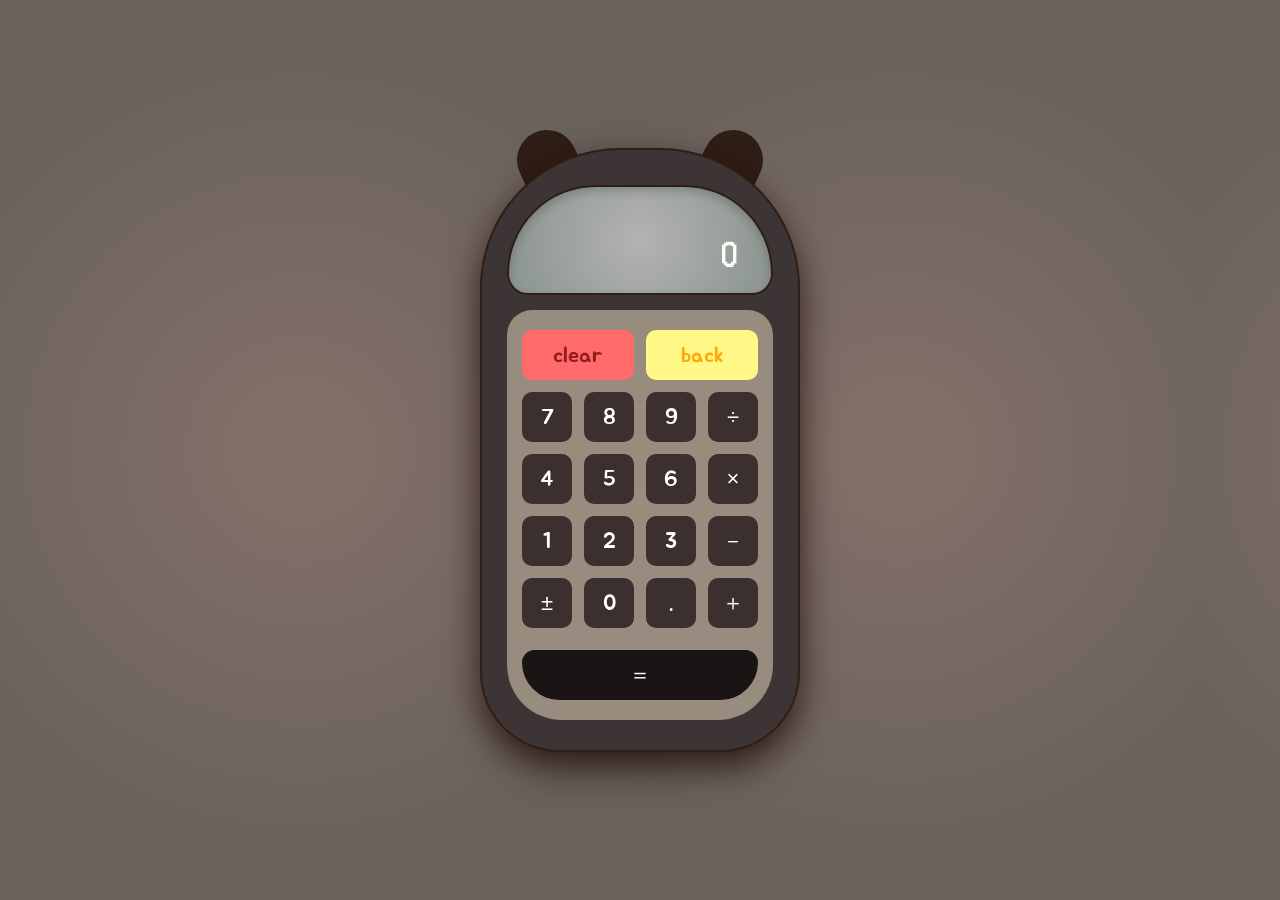
==== dama.html @ 1c76f14f "Add files via upload" ====
<!DOCTYPE html>
<html lang="ko">
<head>
    <meta charset="UTF-8">
    <link rel="preconnect" href="https://fonts.googleapis.com">
    <link rel="preconnect" href="https://fonts.gstatic.com" crossorigin>
    <link href="https://fonts.googleapis.com/css2?family=Asta+Sans:wght@300..800&family=Black+Han+Sans&family=Do+Hyeon&family=DotGothic16&family=Gamja+Flower&family=Gugi&family=Jua&family=Single+Day&display=swap" rel="stylesheet">
    <title>명품 다마고치 계산기</title>
    <style>
        * {
            margin: 0;
            padding: 0;
            box-sizing: border-box;
            font-family: "Jua", sans-serif;
        }
        
        body {
            min-height: 100vh;
            display: flex;
            justify-content: center;
            align-items: center;
            background: #826f68;
            background: radial-gradient(circle,rgba(130, 111, 104, 1) 9%, rgba(105, 97, 92, 1) 78%);
            background-image: url(./img/명품패턴.png), linear-gradient(rgba(105, 97, 92, 1));
            background-repeat: repeat; 
            background-size: 600px;
            background-blend-mode: overlay; 
        }

        .calculator {
            position: relative;
            width: 320px; 
            background-color: #3d3535; 
            padding: 35px 25px 30px 25px; 
            border-radius: 140px 140px 80px 80px;
            box-shadow: 0 15px 35px rgba(27, 9, 2, 0.8); 
            border: 2px solid #2f1e15;
            background-image: url(./img/다마고치-케이스.jpg);
        }

        .calculator::before,
        .calculator::after {
            content: "";
            position: absolute;
            top: -20px;
            width: 60px;
            height: 60px;
            background-color: #2f1e15;
            z-index: -1;
            border-radius: 50% 50% 10% 10%;
        }

        .calculator::before {
            left: 35px;
            transform: rotate(-25deg);
        }

        .calculator::after {
            right: 35px;
            transform: rotate(25deg);
        }

        #dis {
            position: relative; 
            overflow: hidden; 
            z-index: 1; 
            width: 100%;
            height: 110px; 
            background: #b3b3b3;
            background: radial-gradient(circle, rgba(179, 179, 179, 1) 0%, rgba(138, 148, 143, 1) 100%);
            color: #f8fff6;
            display: flex;
            align-items: center;
            justify-content: flex-end;
            padding: 45px 35px 20px 45px;
            font-size: 30px; 
            font-family: "DotGothic16", sans-serif;
            font-weight: bold;
            margin-bottom: 15px;
            border-radius: 105px 105px 25px 25px; 
            box-shadow: inset 0 4px 10px rgba(0,0,0,0.2);
            border: 2px solid #2f1e15;
        }

        #dis::before {
            content: "";
            position: absolute;
            top: 0;
            left: 0;
            width: 100%;
            height: 100%;
            z-index: -1; 
            background-image: url('./img/반투명별패턴.png'); 
            background-size: 25px; 
            background-repeat: repeat;
            image-rendering: pixelated; 
            filter: grayscale(100%) contrast(150%) opacity(0.15); 
        }
        
        .outBox {
            display: grid;
            grid-template-columns: repeat(4, 1fr); 
            gap: 12px;
            background-color: rgba(214, 198, 177, 0.6); 
            padding: 20px 15px 25px 15px; 
            background-image: url(./img/반투명별패턴.png), linear-gradient(rgba(105, 97, 92, 1));
            background-repeat: repeat; 
            background-size: 50px;
            background-blend-mode: overlay; 
            border-radius: 25px 25px 55px 55px; 
        }
        
        .outBox > div {
            width: 100%;
            height: 50px; 
            background-color: #3b2f2f;
            color: #fff;
            border-radius: 10px; 
            display: flex;
            justify-content: center;
            align-items: center;
            font-size: 22px;
            cursor: pointer;
            transition: all 0.2s; 
            background-image: url(./img/초코문양.png), linear-gradient(rgba(105, 97, 92, 1));
            background-repeat: repeat; 
            background-size: 50px;
            background-blend-mode: overlay; 
        }

        .outBox > div:hover {
            filter: brightness(1.2);
        }

        .outBox .box1 { 
            background-color: #ff6b6b;
            color: #961d1d;
            grid-column: span 2; 
        }
        
        .outBox .box2 { 
            background-color: #fff786;
            color: rgb(255, 168, 6); 
            grid-column: span 2; 
        }
        
        .outBox .box3 { 
            background-color: #1b1414; 
            grid-column: span 4; 
            margin-top: 10px;
            margin-bottom: -5px;
            height: 50px;
            border-radius: 35px 35px 105px 105px; 
        }
    </style>
</head>
<body>

    <div class="calculator">
        <div id="dis">0</div>
        
        <div class="outBox">
            <div class="box box1" data-num="clear">clear</div>
            <div class="box box2" data-num="back">back</div>

            <div class="box" data-num="7">7</div>
            <div class="box" data-num="8">8</div>
            <div class="box" data-num="9">9</div>
            <div class="box" data-num="/">÷</div>

            <div class="box" data-num="4">4</div>
            <div class="box" data-num="5">5</div>
            <div class="box" data-num="6">6</div>
            <div class="box" data-num="*">×</div>

            <div class="box" data-num="1">1</div>
            <div class="box" data-num="2">2</div>
            <div class="box" data-num="3">3</div>
            <div class="box" data-num="-">－</div>

            <div class="box" data-num="±">±</div>
            <div class="box" data-num="0">0</div>
            <div class="box" data-num=".">.</div>
            <div class="box" data-num="+">＋</div>

            <div class="box box3" data-num="=">＝</div>
        </div>
    </div>

    <script>
        const boxs = document.querySelectorAll(".box")
        const dis = document.querySelector("#dis")

        let expr = ''
        
        boxs.forEach((item) => {
            item.addEventListener("click", () => {
                let v = item.dataset.num

                if (v === "clear") {
                    expr = ''
                    dis.innerHTML = '0'
                    return
                }

                if (v === "back") {
                    expr = expr.slice(0, -1)
                    if (expr === '') {
                        dis.innerHTML = '0'
                        return
                    }
                } 
                else if (v === "±") {
                    if (expr !== "") {
                        expr = String(eval(expr) * -1)
                    }
                }
                else if (v === "=") {
                    if (expr === '' || expr.endsWith("+") || expr.endsWith("-") || expr.endsWith("*") || expr.endsWith("/")) {
                        dis.innerHTML = 'error x_x'
                        expr = ''
                        return
                    }
                    let ans = eval(expr)
                    dis.innerHTML = Number(ans).toLocaleString()
                    expr = String(ans)
                    return
                } 
                else {
                    expr += v
                }

                if (expr.includes("+")) {
                    let parts = expr.split("+")
                    let first = Number(parts[0]).toLocaleString()
                    let second = parts[1] === "" ? "" : Number(parts[1]).toLocaleString()
                    dis.innerHTML = second === "" ? first + " ＋ " : first + " ＋ " + second
                } 
                else if (expr.includes("-")) {
                    if (expr.startsWith("-") && expr.lastIndexOf("-") === 0) {
                        dis.innerHTML = expr; 
                    } else {
                        let parts = expr.split(/(?!^)-/); 
                        let first = Number(parts[0]).toLocaleString()
                        let second = parts[1] === "" ? "" : Number(parts[1]).toLocaleString()
                        dis.innerHTML = second === "" ? first + " － " : first + " － " + second
                    }
                } 
                else if (expr.includes("*")) {
                    let parts = expr.split("*")
                    let first = Number(parts[0]).toLocaleString()
                    let second = parts[1] === "" ? "" : Number(parts[1]).toLocaleString()
                    dis.innerHTML = second === "" ? first + " × " : first + " × " + second
                } 
                else if (expr.includes("/")) {
                    let parts = expr.split("/")
                    let first = Number(parts[0]).toLocaleString()
                    let second = parts[1] === "" ? "" : Number(parts[1]).toLocaleString()
                    dis.innerHTML = second === "" ? first + " ÷ " : first + " ÷ " + second
                } 
                else {
                    if (expr.includes(".")) {
                        dis.innerHTML = expr
                    } else {
                        dis.innerHTML = Number(expr).toLocaleString()
                    }
                }
            })
        })
    </script>
</body>
</html>
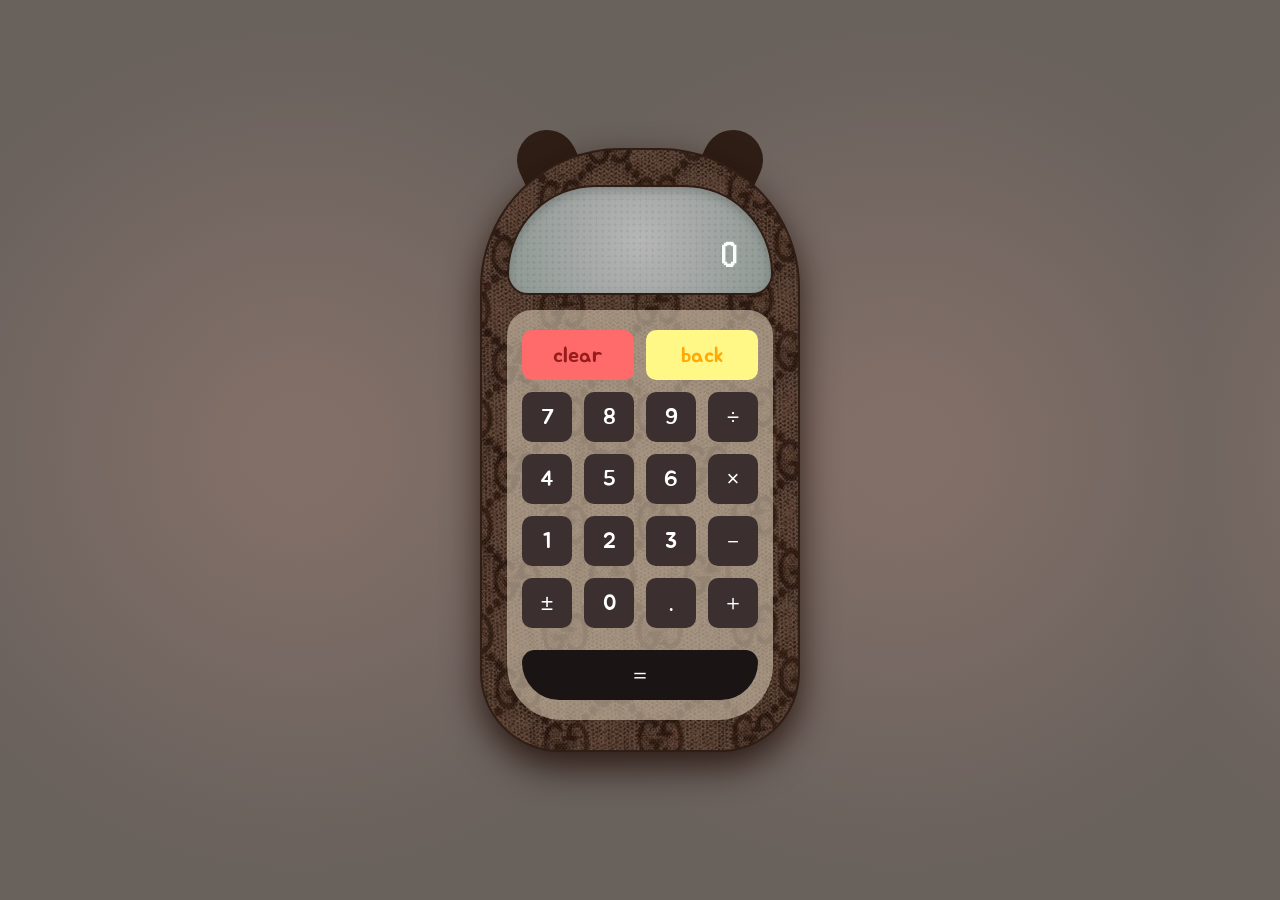
==== commit 95b60f50: "Add files via upload" ====
--- a/dama.html
+++ b/dama.html
@@ -21,7 +21,7 @@
             align-items: center;
             background: #826f68;
             background: radial-gradient(circle,rgba(130, 111, 104, 1) 9%, rgba(105, 97, 92, 1) 78%);
-            background-image: url(./img/명품패턴.png), linear-gradient(rgba(105, 97, 92, 1));
+            background-image: url("./img/mppt.png"), linear-gradient(rgba(105, 97, 92, 1));
             background-repeat: repeat; 
             background-size: 600px;
             background-blend-mode: overlay; 
@@ -35,7 +35,7 @@
             border-radius: 140px 140px 80px 80px;
             box-shadow: 0 15px 35px rgba(27, 9, 2, 0.8); 
             border: 2px solid #2f1e15;
-            background-image: url(./img/다마고치-케이스.jpg);
+            background-image: url("./img/case.jpg");
         }
 
         .calculator::before,
@@ -90,7 +90,7 @@
             width: 100%;
             height: 100%;
             z-index: -1; 
-            background-image: url('./img/반투명별패턴.png'); 
+            background-image: url("./img/starpat.png"); 
             background-size: 25px; 
             background-repeat: repeat;
             image-rendering: pixelated; 
@@ -103,7 +103,7 @@
             gap: 12px;
             background-color: rgba(214, 198, 177, 0.6); 
             padding: 20px 15px 25px 15px; 
-            background-image: url(./img/반투명별패턴.png), linear-gradient(rgba(105, 97, 92, 1));
+            background-image: url(./img/starpat.png), linear-gradient(rgba(105, 97, 92, 1));
             background-repeat: repeat; 
             background-size: 50px;
             background-blend-mode: overlay; 
@@ -122,7 +122,7 @@
             font-size: 22px;
             cursor: pointer;
             transition: all 0.2s; 
-            background-image: url(./img/초코문양.png), linear-gradient(rgba(105, 97, 92, 1));
+            background-image: url(./img/choco.png), linear-gradient(rgba(105, 97, 92, 1));
             background-repeat: repeat; 
             background-size: 50px;
             background-blend-mode: overlay; 
